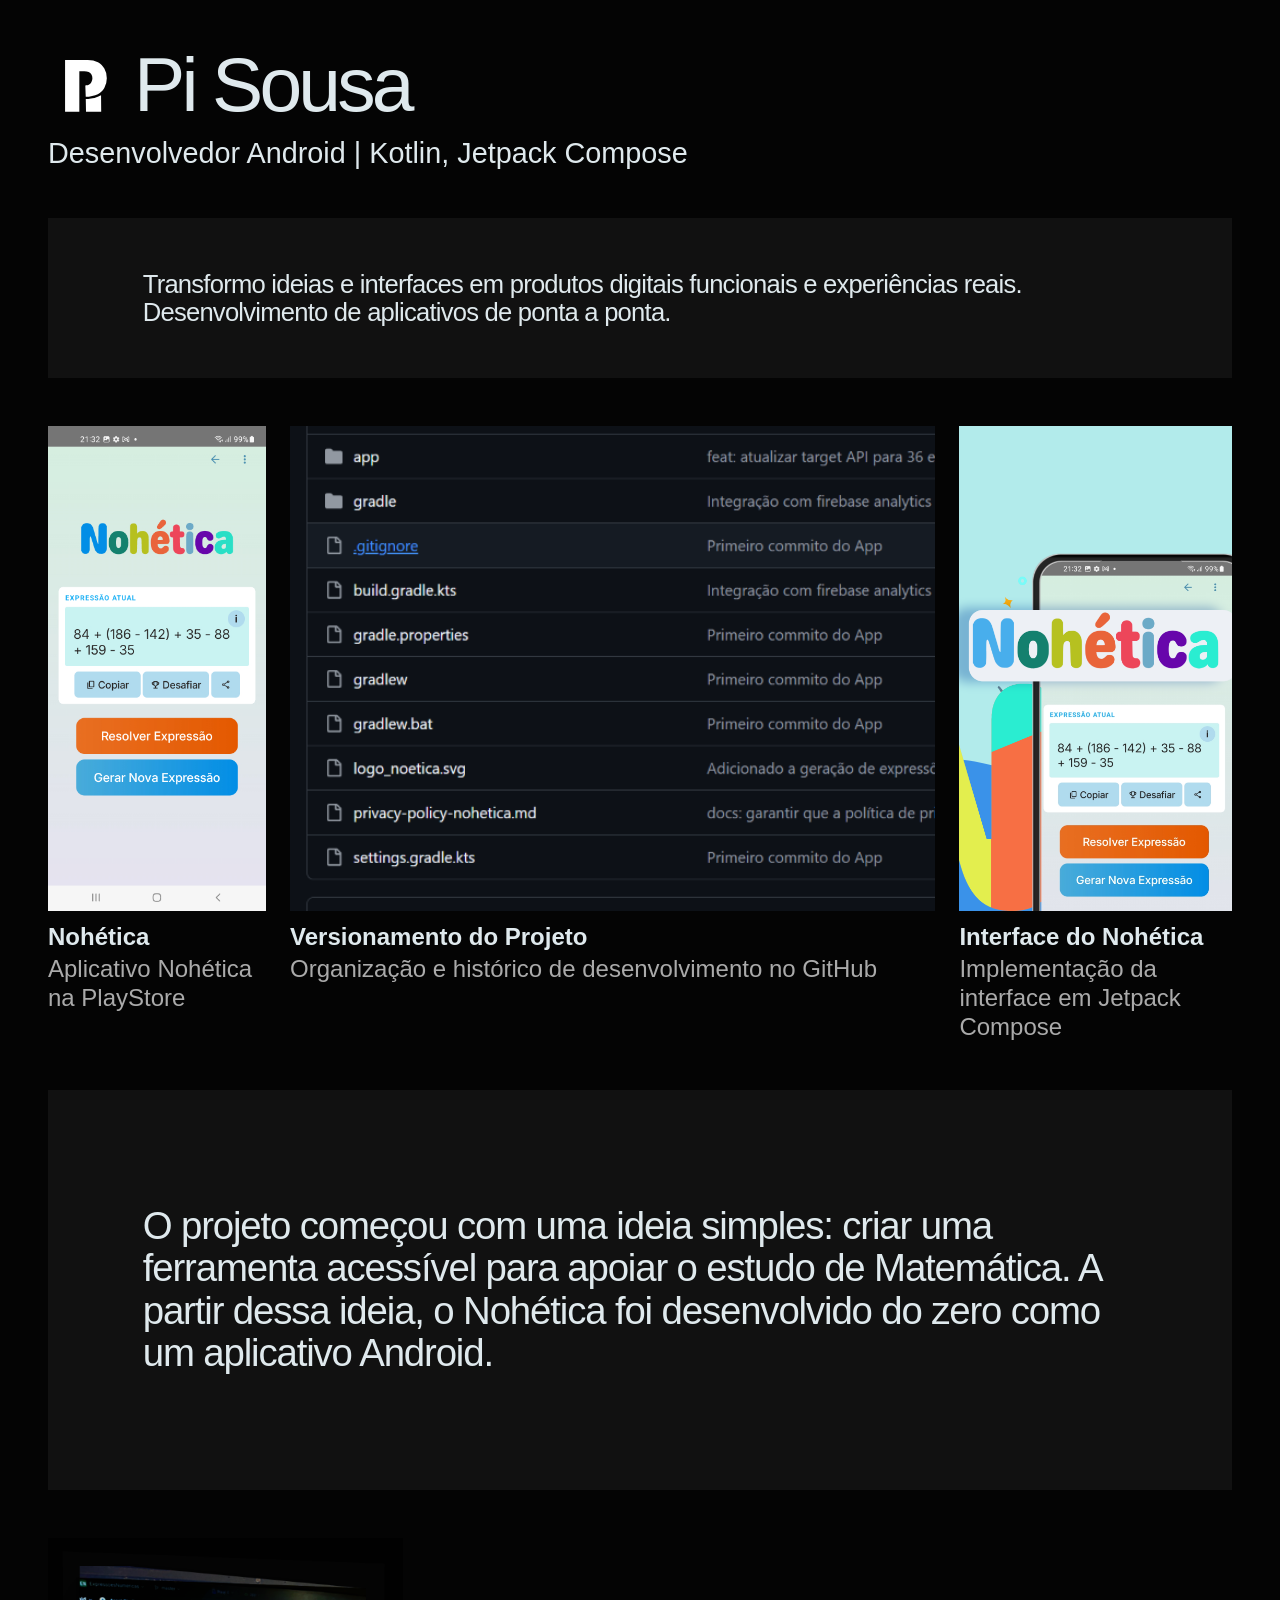
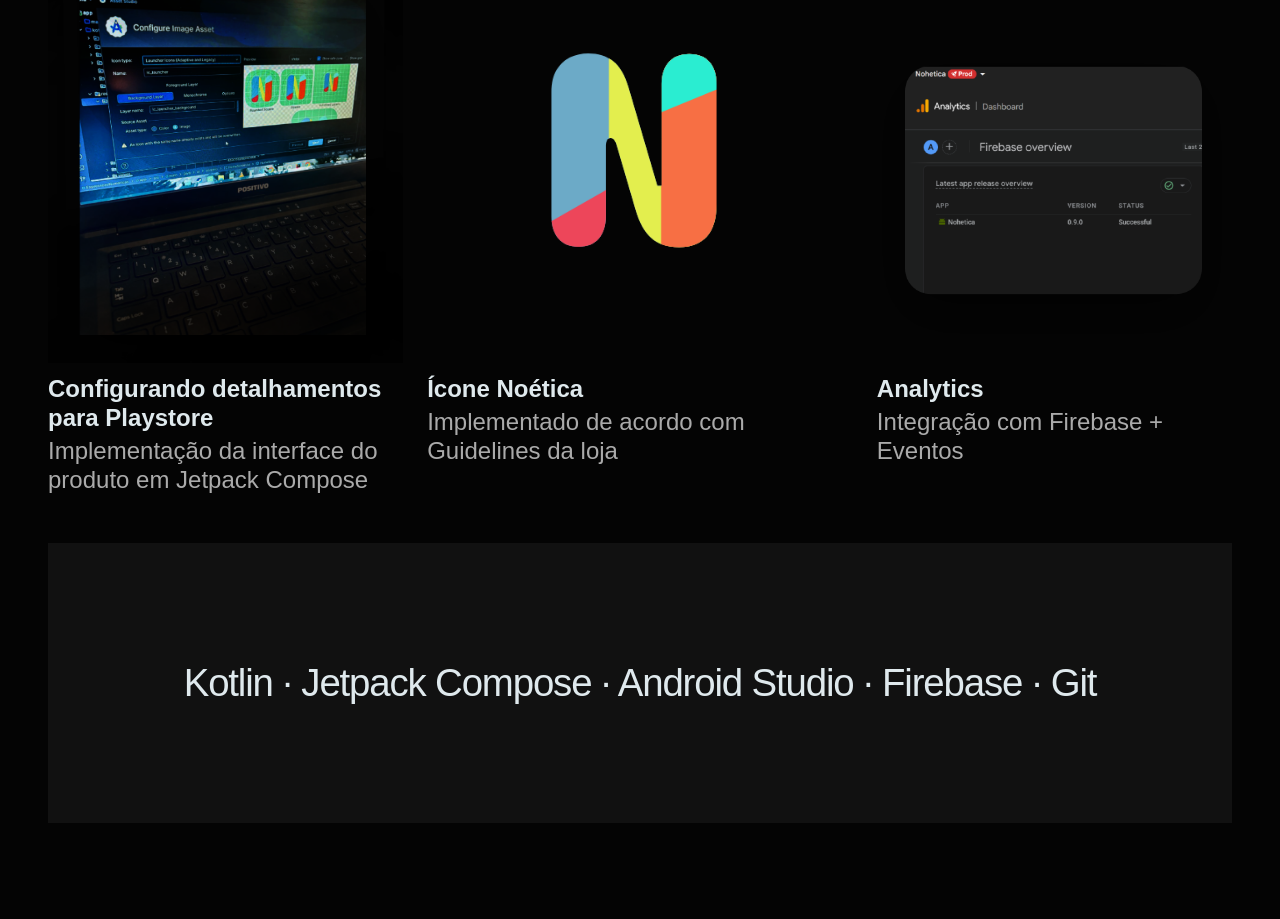
==== index.html @ 48adfaf9 "Update index.html menor texto na intro" ====
<!DOCTYPE html>
<html lang="pt-BR">

<head>
  <meta charset="UTF-8">
  <meta name="viewport" content="width=device-width, initial-scale=1.0">

  <title>Pi Sousa — Portfólio de Desenvolvimento</title>

  <link rel="stylesheet" href="css/style.css">
</head>

<body>

  <main class="portfolio">

    <!-- CABEÇALHO -->
<header class="portfolio-header">
  <div class="portfolio-brand">
    <img src="assets/pi%20logo%20(1).svg" alt="Logo Pi">
    <h1>Pi Sousa</h1>
  </div>

  <p class="portfolio-subtitle">
    Desenvolvedor Android | Kotlin, Jetpack Compose
  </p>
</header>


    <!-- INTRODUÇÃO -->
    <section class="portfolio-row">

 <div class="text-card text-card-intro">
        <p>
          Transformo ideias e interfaces em produtos digitais
          funcionais e experiências reais. Desenvolvimento de aplicativos de ponta a ponta.
        </p>
      </div>

    </section>


    <!-- Nohética -->
    <section class="portfolio-row">

          <!-- 1 -->

      <div class="project project-medium">

        <img
          src="assets/1.jpg"
          alt="Aplicativo Nohética para Android">

        <div class="project-caption">
          Nohética
        </div>

        <div class="project-subcaption">
         Aplicativo Nohética na PlayStore
        </div>

      </div>

           <!-- 2 -->

    <div class="project project-medium">

        <img
          src="assets/gitprint1.png"
          alt="Aplicativo Nohética para Android">

        <div class="project-caption">
          Versionamento do Projeto
        </div>

        <div class="project-subcaption">
         Organização e histórico de desenvolvimento no GitHub
        </div>

      </div>


        <!-- 3 -->

      <div class="project project-medium">

        <img
          src="assets/printlojaFINAL4.png"
          alt="Imagem de Divulgação em Loja">

        <div class="project-caption">
         Interface do Nohética
        </div>

        <div class="project-subcaption">
         Implementação da interface em Jetpack Compose
        </div>

      </div>

       

    </section>


    <!-- CONTEXTO -->
    <section class="portfolio-row">

      <div class="text-card text-card-large">

        <p>
          O projeto começou com uma ideia simples: criar uma ferramenta
          acessível para apoiar o estudo de Matemática. A partir dessa
          ideia, o Nohética foi desenvolvido do zero como um aplicativo Android.
        </p>

      </div>

    </section>


    <!-- TELAS -->
    <section class="portfolio-row">

    <!-- 1 -->
      
      <div class="project project-medium">

        <img
          src="assets/p2.png"
          alt="Interface do aplicativo Nohética">

        <div class="project-caption">
          Configurando detalhamentos para Playstore
        </div>

        <div class="project-subcaption">
          Implementação da interface do produto em Jetpack Compose
        </div>

      </div>

    <!-- 2 -->
      <div class="project project-medium">

        <img
          src="assets/n icon ad.png"
          alt="Ícone do Aplicativo">

        <div class="project-caption">
         Ícone Noética
        </div>

        <div class="project-subcaption">
         Implementado de acordo com Guidelines da loja
        </div>

      </div>
      
    <!-- 3 -->
      <div class="project project-medium">

        <img
          src="assets/firebaseprint.png"
          alt="Ícone do Aplicativo">

        <div class="project-caption">
          Analytics 
        </div>

        <div class="project-subcaption">
          Integração com Firebase + Eventos
        </div>

      </div>

    </section>
    <!-- TECNOLOGIAS -->
    <section class="portfolio-row">

      <div class="text-card">

        <p>
          Kotlin · Jetpack Compose · Android Studio · Firebase · Git
        </p>

      </div>

    </section>

  </main>

<script>
  function ajustarLinhas() {

    document.querySelectorAll('.portfolio-row').forEach(row => {

      const projects = Array.from(row.querySelectorAll('.project'));

      if (projects.length < 2) return;

      const images = projects
        .map(project => project.querySelector('img'))
        .filter(img => img && img.complete && img.naturalWidth);

      if (images.length < 2) return;

      // No celular: uma imagem por linha
      if (window.innerWidth <= 900) {

        projects.forEach(project => {
          project.style.flex = 'none';
          project.style.width = '100%';
        });

        images.forEach(img => {
          img.style.width = '100%';
          img.style.height = 'auto';
        });

        return;
      }

      const gap = 24;

      // Espaço disponível na linha
      const totalGap = gap * (images.length - 1);
      const availableWidth = row.clientWidth - totalGap;

      // Soma das proporções das imagens
      const totalRatio = images.reduce((sum, img) => {
        return sum + (img.naturalWidth / img.naturalHeight);
      }, 0);

      // Altura que faz TODAS as imagens caberem
      // exatamente na largura disponível
      const height = availableWidth / totalRatio;

      images.forEach((img, index) => {

        const ratio = img.naturalWidth / img.naturalHeight;
        const width = height * ratio;

        // A caixa do projeto terá exatamente
        // a mesma largura da imagem
        projects[index].style.flex = '0 0 auto';
        projects[index].style.width = `${width}px`;

        img.style.width = `${width}px`;
        img.style.height = `${height}px`;
        img.style.objectFit = 'contain';
      });

      // Garante que o espaço seja EXATAMENTE 24px
      row.style.gap = `${gap}px`;
      row.style.justifyContent = 'flex-start';
    });
  }

  window.addEventListener('load', ajustarLinhas);
  window.addEventListener('resize', ajustarLinhas);
</script>
  
</body>

</html>
---- css/style.css ----
:root {
  --bg: #040404;
  --text: #dfe9ed;
  --subtext: #aaaaaa;
  --gap: 24px;
}

* {
  box-sizing: border-box;
}

html {
  scroll-behavior: smooth;
}

body {
  margin: 0;
  background: var(--bg);
  color: var(--text);
  font-family: Arial, Helvetica, sans-serif;
}

.portfolio {
  width: 100%;
  max-width: 1600px;
  margin: 0 auto;
  padding: 48px;
}

.portfolio-brand {
  display: flex;
  align-items: center;
  gap: 16px;
}

.portfolio-brand img {
  width: 70px;
  height: 70px;
  object-fit: contain;
  filter: invert(1);
}

/* ---------- CABEÇALHO ---------- */

.portfolio-header {
  margin-bottom: 48px;
}

.portfolio-header h1 {
  margin: 0;
  font-size: clamp(2.5rem, 6vw, 6rem);
  font-weight: 500;
  letter-spacing: -0.05em;
  line-height: 0.95;
}

.portfolio-subtitle {
  margin-top: 1rem;
  font-size: 1.8rem;
}


/* ---------- LINHAS ---------- */

.portfolio-row {
  display: flex;
  gap: 24px;
  width: 100%;
  margin-bottom: 48px;
  align-items: flex-start;
  justify-content: flex-start;
}


/* ---------- PROJETOS ---------- */

.project {
  position: relative;
  overflow: hidden;
  background: transparent;
}

.project img {
  display: block;
  width: 100%;
  height: auto;
  object-fit: contain;
}

/* ---------- TAMANHOS ---------- */

.project-wide {
  flex: 2;
}

.project-medium {
  flex: 1;
}

.project-small {
  flex: 0.7;
}

.project-tall {
  flex: 1;
}


/* ---------- LEGENDAS ---------- */

.project-caption {
  padding: 12px 0 4px;
  font-size: 1.5rem;
  line-height: 1.2;
  color: var(--text);
  font-weight: bold;
}

.project-subcaption {
  padding: 0;
  font-size: 1.5rem;
  line-height: 1.2;
  color: var(--subtext);
}


/* ---------- BLOCOS DE TEXTO ---------- */

.text-card {
  width: 100%;
  min-height: 280px;

  display: flex;
  align-items: center;
  justify-content: center;

  padding: 60px 8%;

  background: #111111;
}

.text-card p {
  max-width: 1100px;
  margin: 0;

  font-size: clamp(1.5rem, 3vw, 3rem);
  line-height: 1.1;
  letter-spacing: -0.03em;
}

.text-card-large {
  min-height: 400px;
}

.text-card-intro {
  min-height: 160px;
  padding: 40px 8%;
}

.text-card-intro p {
  font-size: clamp(1.2rem, 2vw, 2rem);
}


/* ---------- RESPONSIVO ---------- */

@media (max-width: 900px) {

  .portfolio {
    padding: 24px;
  }

  .portfolio-row {
    flex-direction: column;
  }

  .project,
  .project-wide,
  .project-medium,
  .project-small,
  .project-tall {
    width: 100%;
    flex: none;
  }

  .portfolio-subtitle {
    font-size: 1.3rem;
  }

  .project-caption {
    font-size: 1.2rem;
  }

  .project-subcaption {
    font-size: 1.1rem;
  }

}
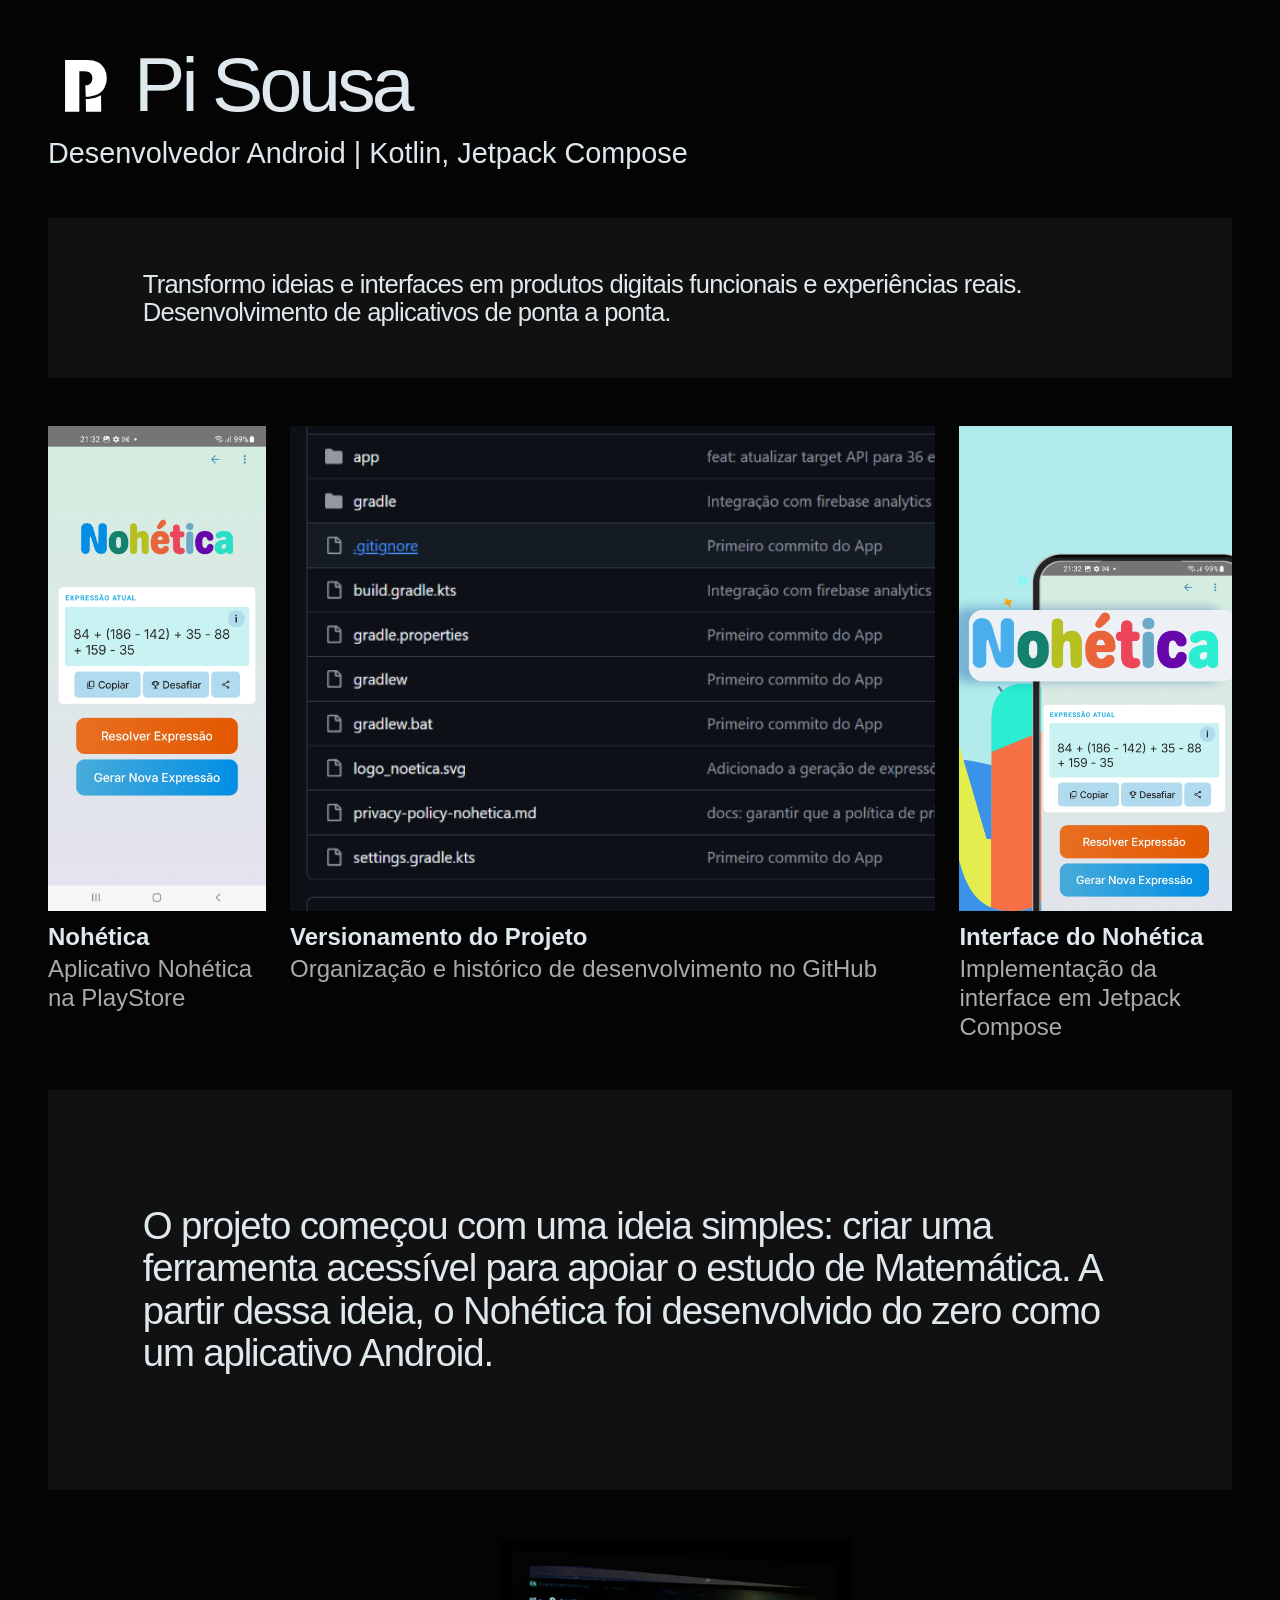
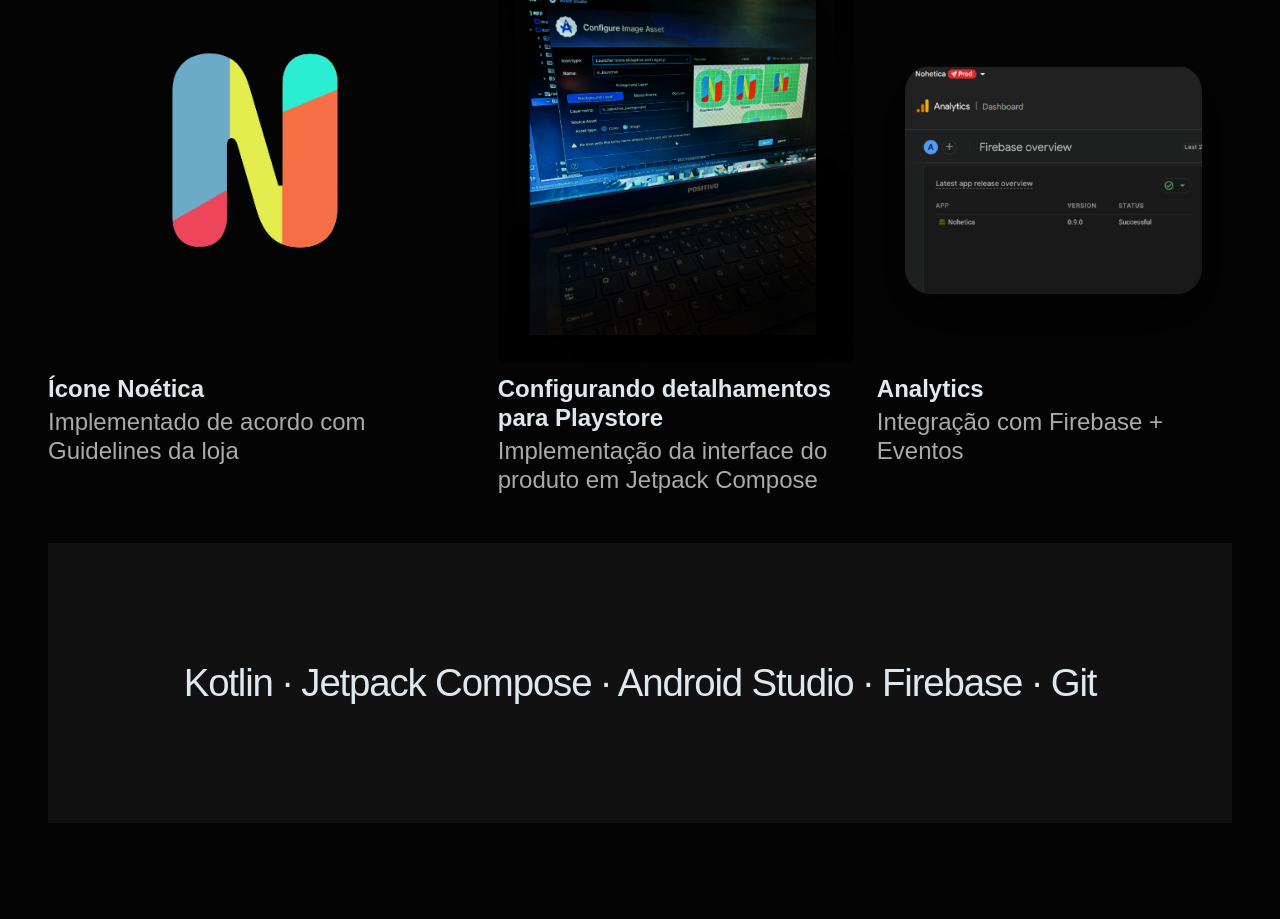
==== commit 89616b14: "Update index.html troca de posicao de img" ====
--- a/index.html
+++ b/index.html
@@ -123,8 +123,25 @@
     <section class="portfolio-row">
 
     <!-- 1 -->
-      
-      <div class="project project-medium">
+       <div class="project project-medium">
+
+        <img
+          src="assets/n icon ad.png"
+          alt="Ícone do Aplicativo">
+
+        <div class="project-caption">
+         Ícone Noética
+        </div>
+
+        <div class="project-subcaption">
+         Implementado de acordo com Guidelines da loja
+        </div>
+
+      </div>
+    
+    <!-- 2 -->
+     
+        <div class="project project-medium">
 
         <img
           src="assets/p2.png"
@@ -140,23 +157,6 @@
 
       </div>
 
-    <!-- 2 -->
-      <div class="project project-medium">
-
-        <img
-          src="assets/n icon ad.png"
-          alt="Ícone do Aplicativo">
-
-        <div class="project-caption">
-         Ícone Noética
-        </div>
-
-        <div class="project-subcaption">
-         Implementado de acordo com Guidelines da loja
-        </div>
-
-      </div>
-      
     <!-- 3 -->
       <div class="project project-medium">
 
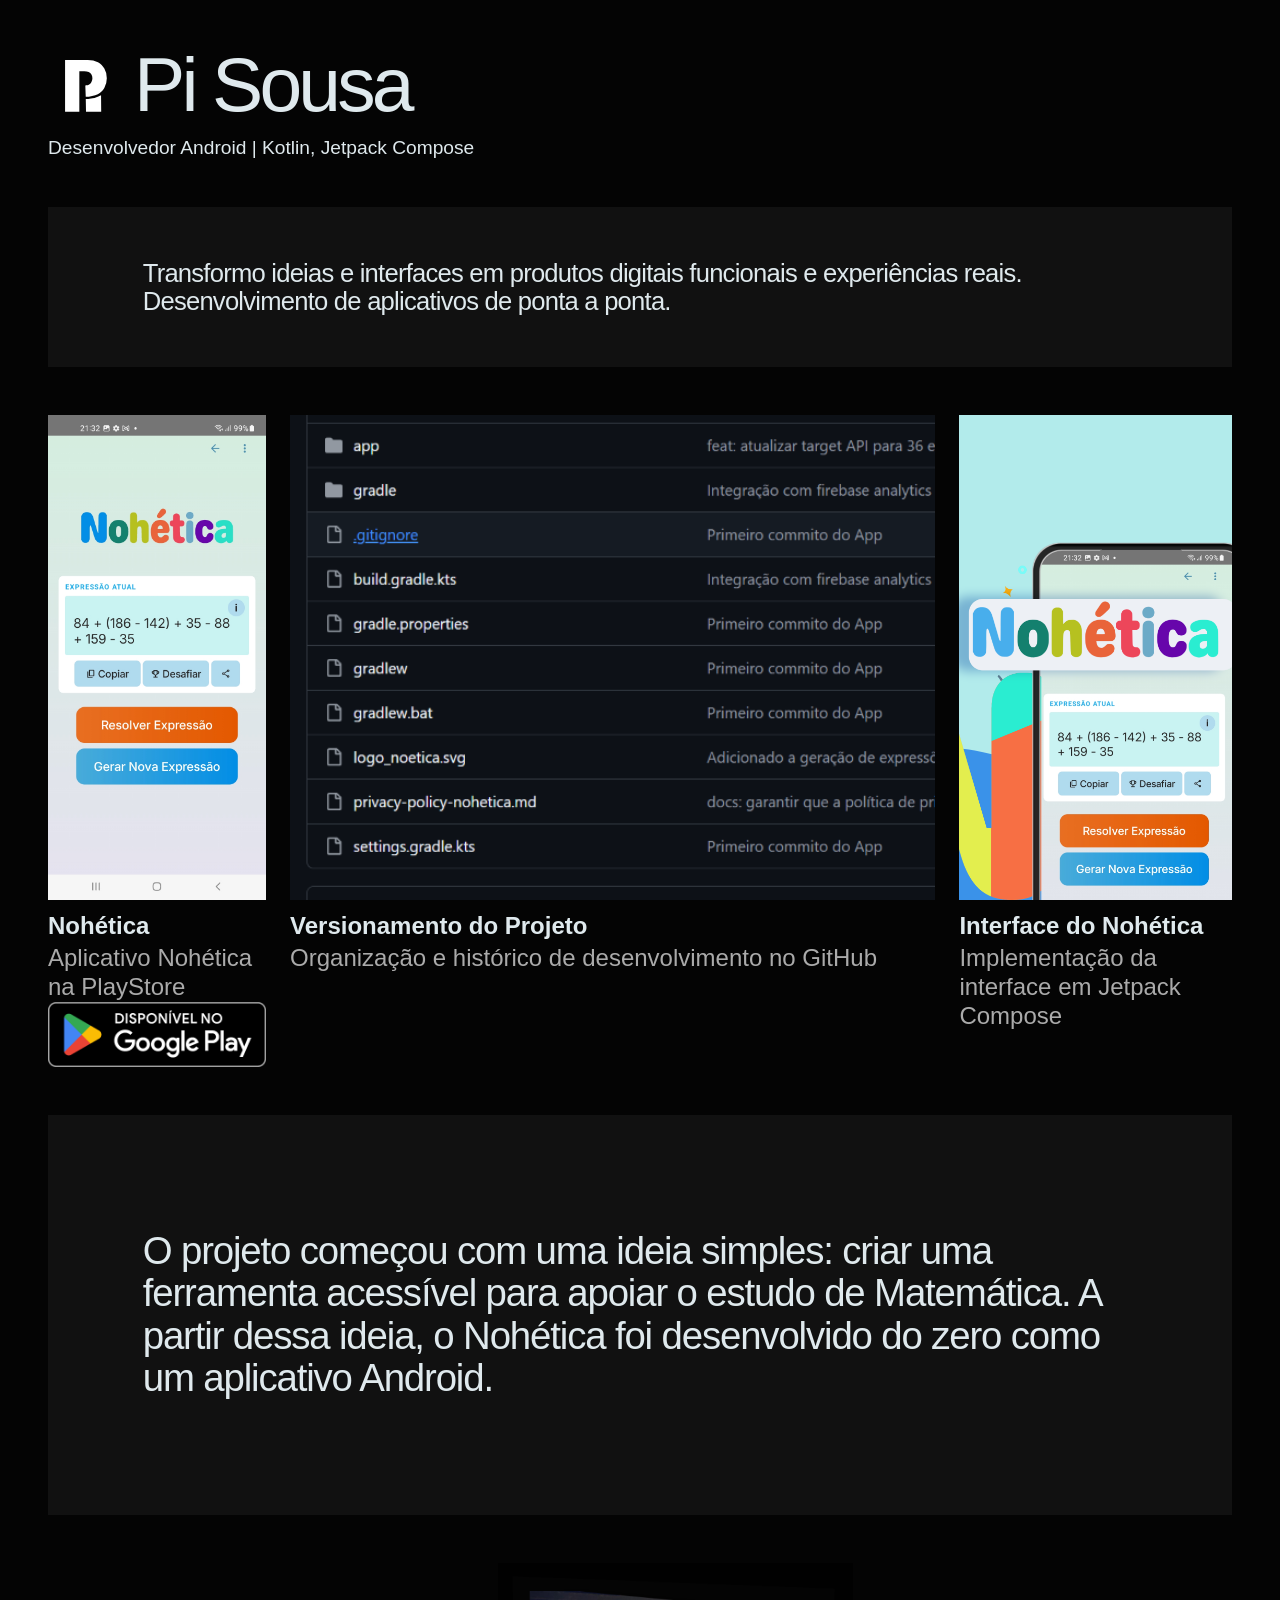
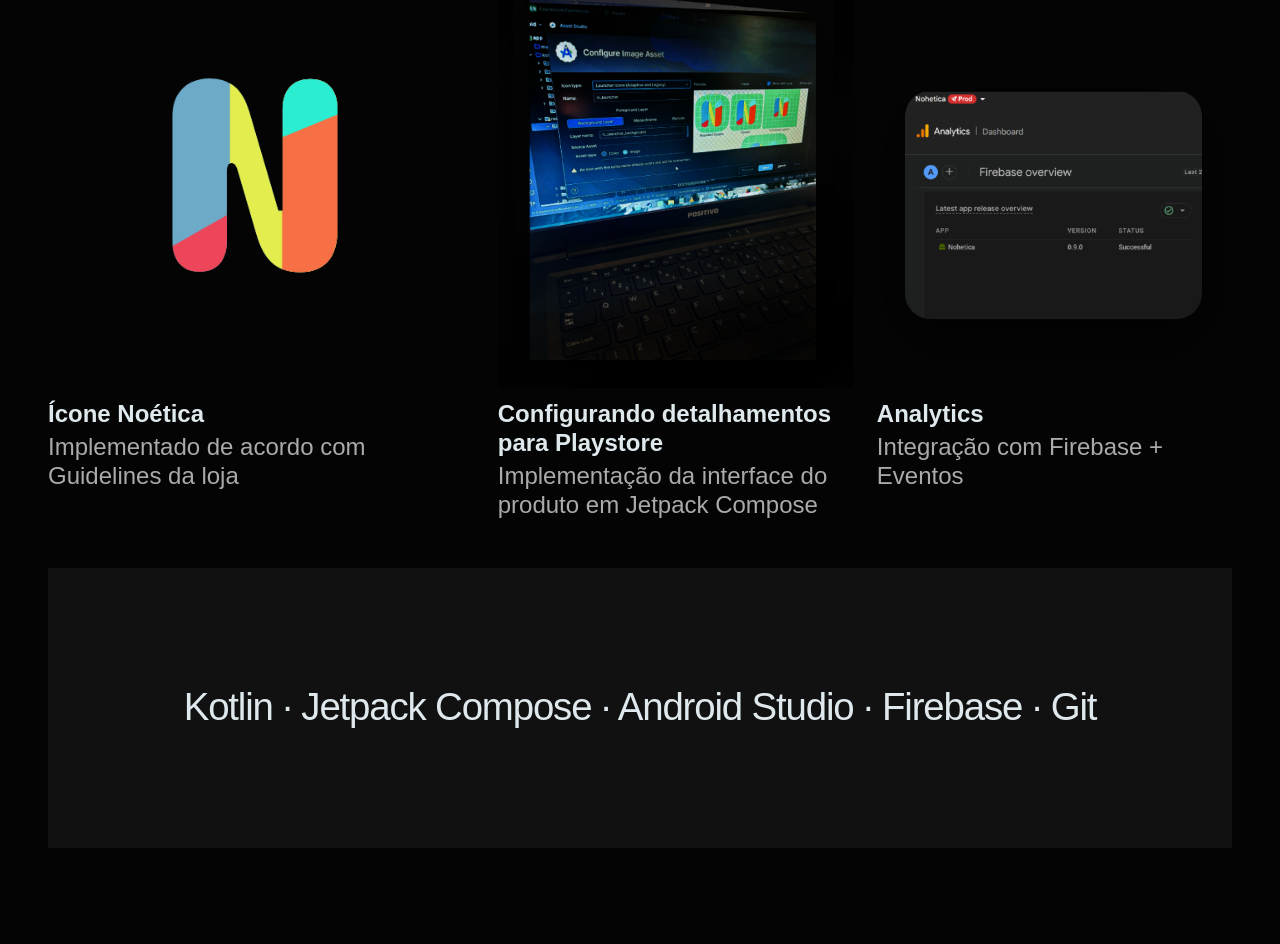
==== commit d660ba44: "Update index.html badge gplay" ====
--- a/index.html
+++ b/index.html
@@ -59,6 +59,13 @@
          Aplicativo Nohética na PlayStore
         </div>
 
+        <a href="COLE_AQUI_O_LINK_DA_PLAY_STORE" target="_blank" rel="noopener noreferrer">
+  <img
+    src="assets/GetItOnGooglePlay_Badge_Web_color_Portuguese-Brazil.png"
+    alt="Disponível no Google Play"
+    class="play-badge">
+</a>
+
       </div>
 
            <!-- 2 -->
--- a/css/style.css
+++ b/css/style.css
@@ -56,7 +56,7 @@
 
 .portfolio-subtitle {
   margin-top: 1rem;
-  font-size: 1.8rem;
+  font-size: 1.2rem;
 }
 
 
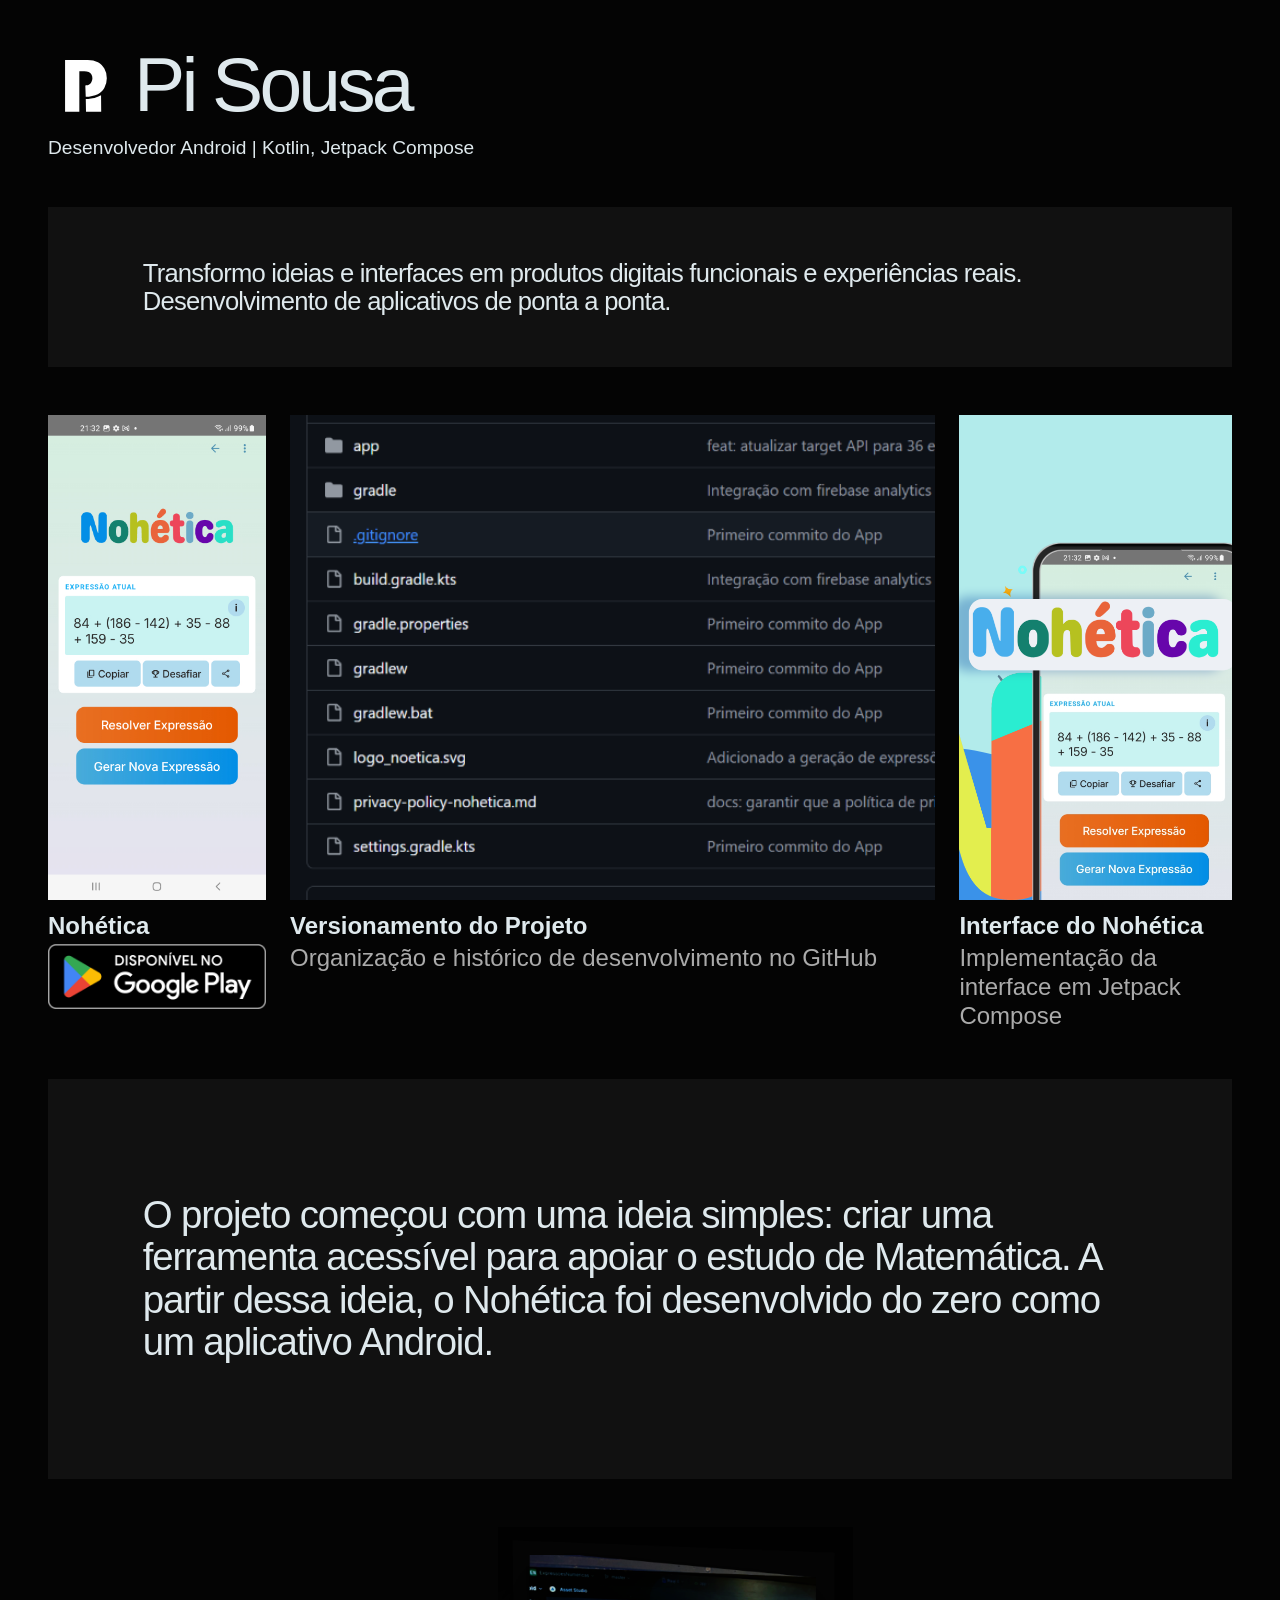
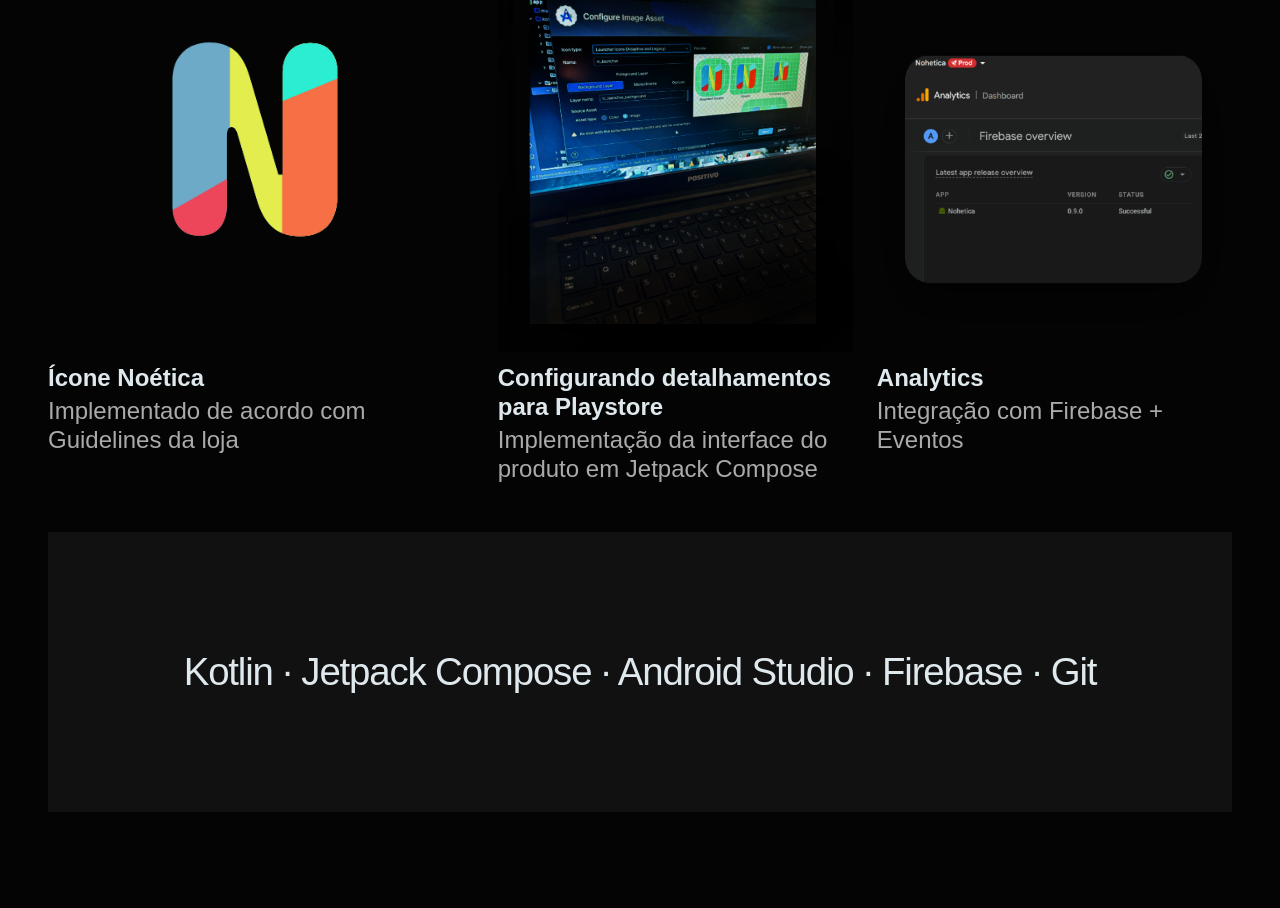
==== commit 0e3391f3: "Update index.html" ====
--- a/index.html
+++ b/index.html
@@ -56,7 +56,6 @@
         </div>
 
         <div class="project-subcaption">
-         Aplicativo Nohética na PlayStore
         </div>
 
         <a href="COLE_AQUI_O_LINK_DA_PLAY_STORE" target="_blank" rel="noopener noreferrer">
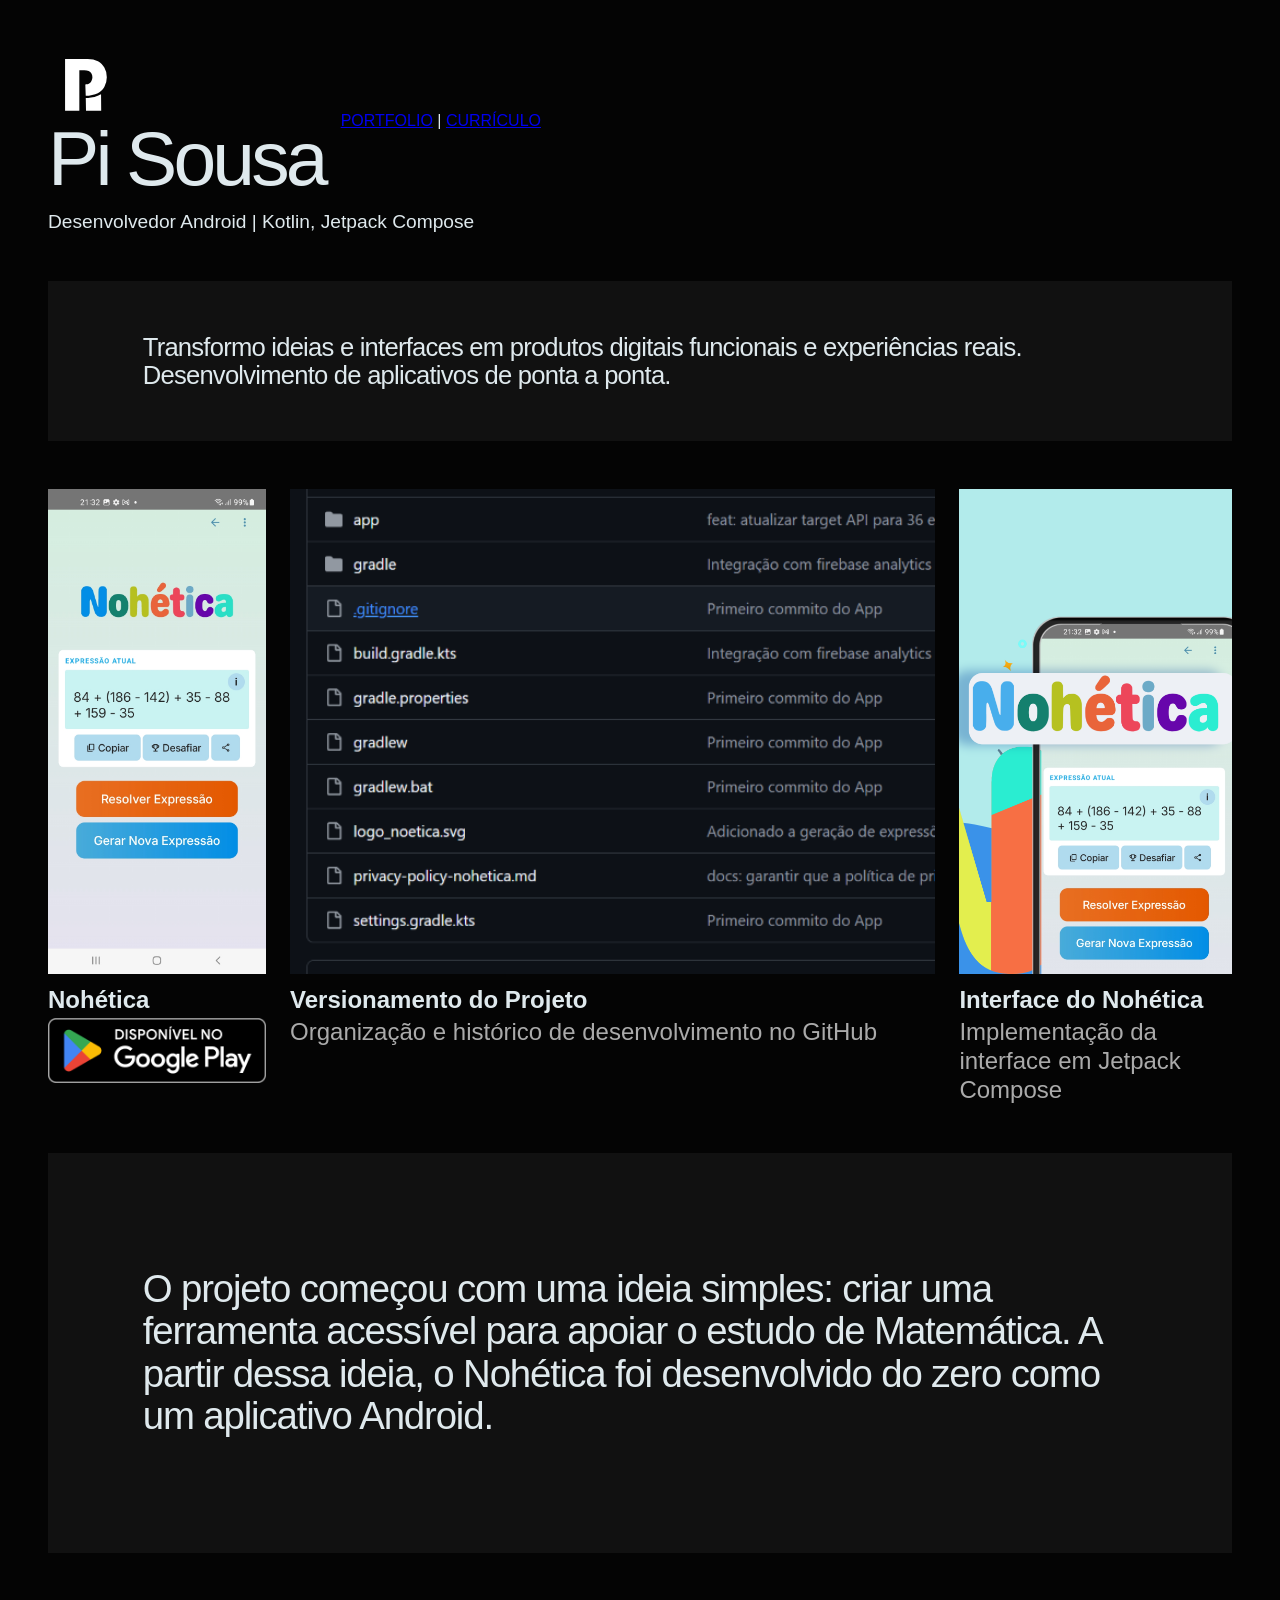
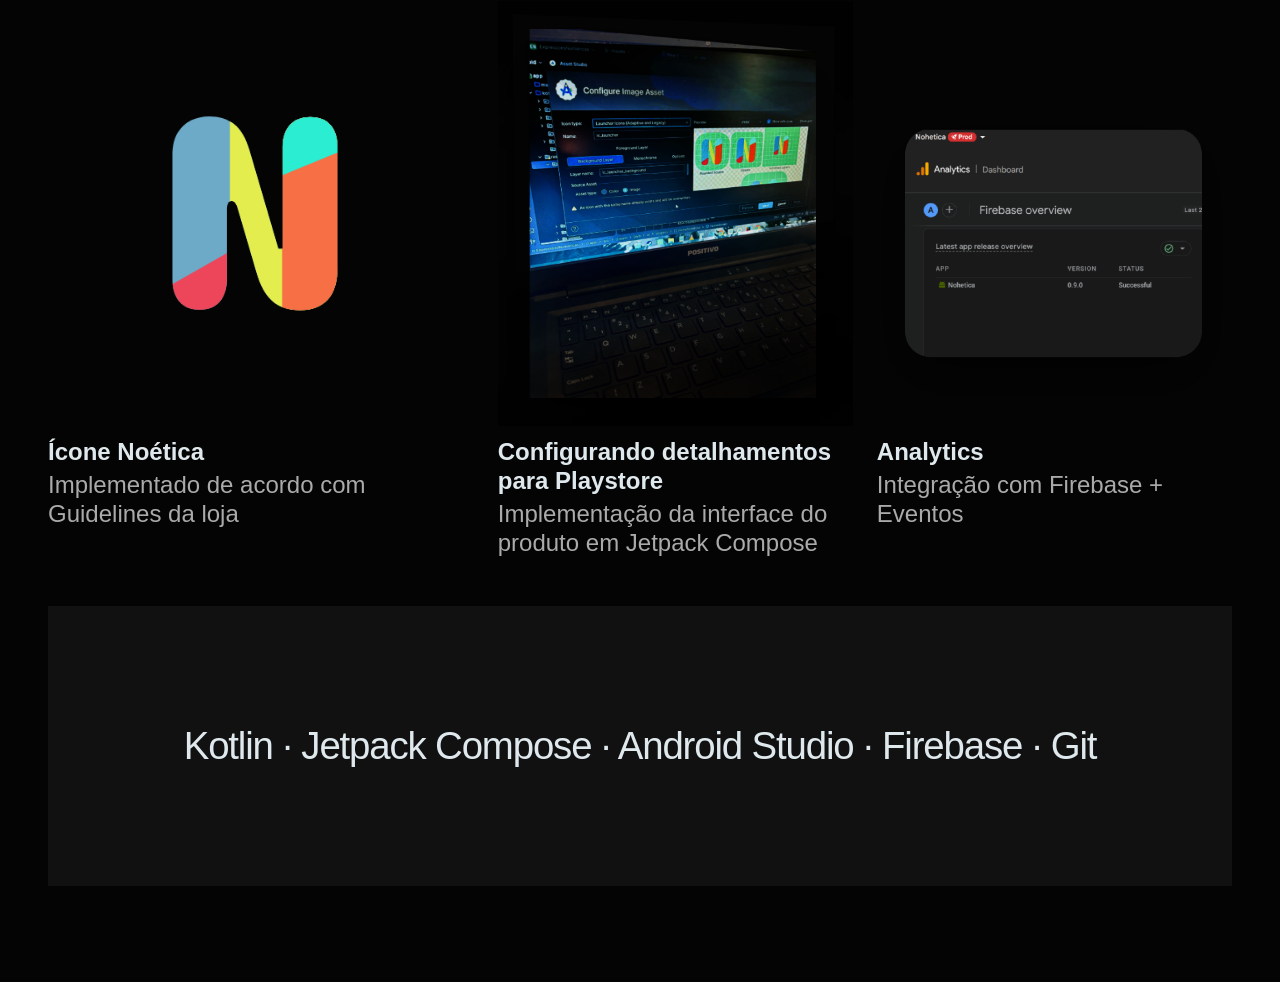
==== commit 3158fc24: "Update index.html criando menu" ====
--- a/index.html
+++ b/index.html
@@ -16,14 +16,26 @@
 
     <!-- CABEÇALHO -->
 <header class="portfolio-header">
+
   <div class="portfolio-brand">
-    <img src="assets/pi%20logo%20(1).svg" alt="Logo Pi">
-    <h1>Pi Sousa</h1>
+
+    <div class="portfolio-name">
+      <img src="assets/pi%20logo%20(1).svg" alt="Logo Pi">
+      <h1>Pi Sousa</h1>
+    </div>
+
+    <nav class="portfolio-nav">
+      <a href="index.html">PORTFOLIO</a>
+      <span>|</span>
+      <a href="curriculo.html">CURRÍCULO</a>
+    </nav>
+
   </div>
 
   <p class="portfolio-subtitle">
     Desenvolvedor Android | Kotlin, Jetpack Compose
   </p>
+
 </header>
 
 
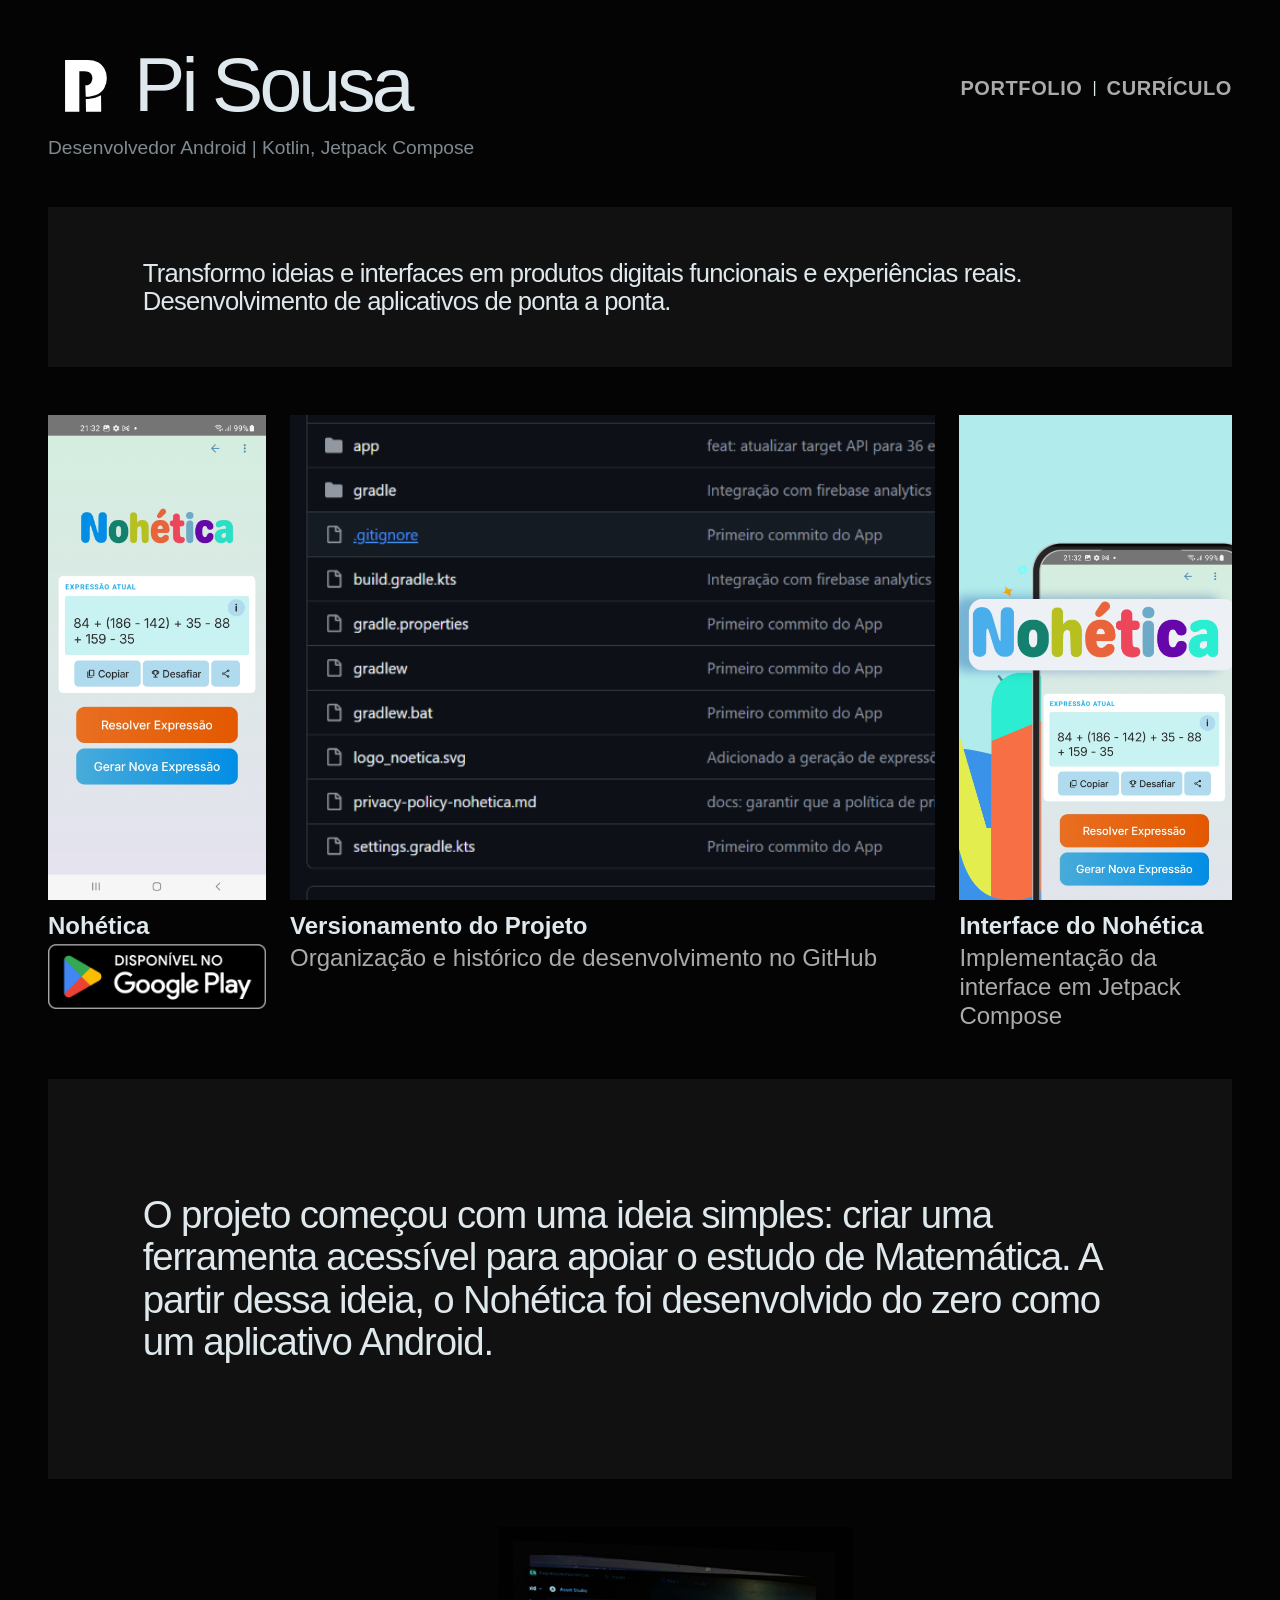
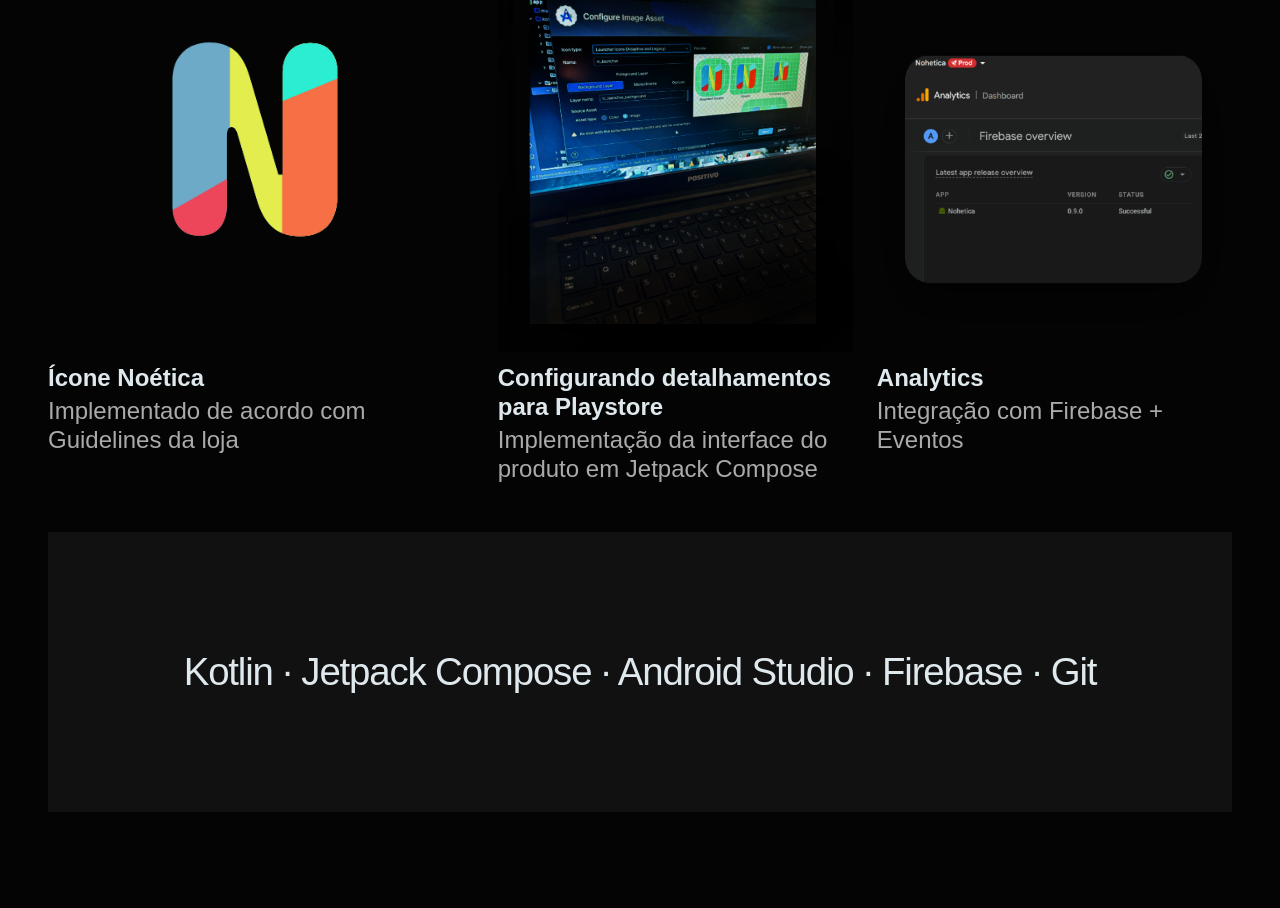
==== commit e025d918: "Update index.html deixando ativo no menu" ====
--- a/index.html
+++ b/index.html
@@ -24,11 +24,11 @@
       <h1>Pi Sousa</h1>
     </div>
 
-    <nav class="portfolio-nav">
-      <a href="index.html">PORTFOLIO</a>
-      <span>|</span>
-      <a href="curriculo.html">CURRÍCULO</a>
-    </nav>
+<nav class="portfolio-nav">
+  <a href="index.html" class="active">PORTFOLIO</a>
+  <span>|</span>
+  <a href="curriculo.html">CURRÍCULO</a>
+</nav>
 
   </div>
 
--- a/css/style.css
+++ b/css/style.css
@@ -2,9 +2,10 @@
   --bg: #040404;
   --text: #dfe9ed;
   --subtext: #aaaaaa;
+  --text-muted: #7f8b91;
+  --text-subtle: #59666d;
   --gap: 24px;
 }
-
 * {
   box-sizing: border-box;
 }
@@ -38,6 +39,28 @@
   height: 70px;
   object-fit: contain;
   filter: invert(1);
+}
+
+.portfolio-name {
+  display: flex;
+  align-items: center;
+  gap: 16px;
+}
+
+.portfolio-nav {
+  display: flex;
+  align-items: center;
+  gap: 10px;
+  margin-left: auto;
+  margin-top: 8px;
+}
+
+.portfolio-nav a {
+  color: var(--subtext);
+  text-decoration: none;
+  font-size: 1.25rem;
+  font-weight: 700;
+  letter-spacing: 0.03em;
 }
 
 /* ---------- CABEÇALHO ---------- */
@@ -57,6 +80,7 @@
 .portfolio-subtitle {
   margin-top: 1rem;
   font-size: 1.2rem;
+  color: var(--text-muted);
 }
 
 
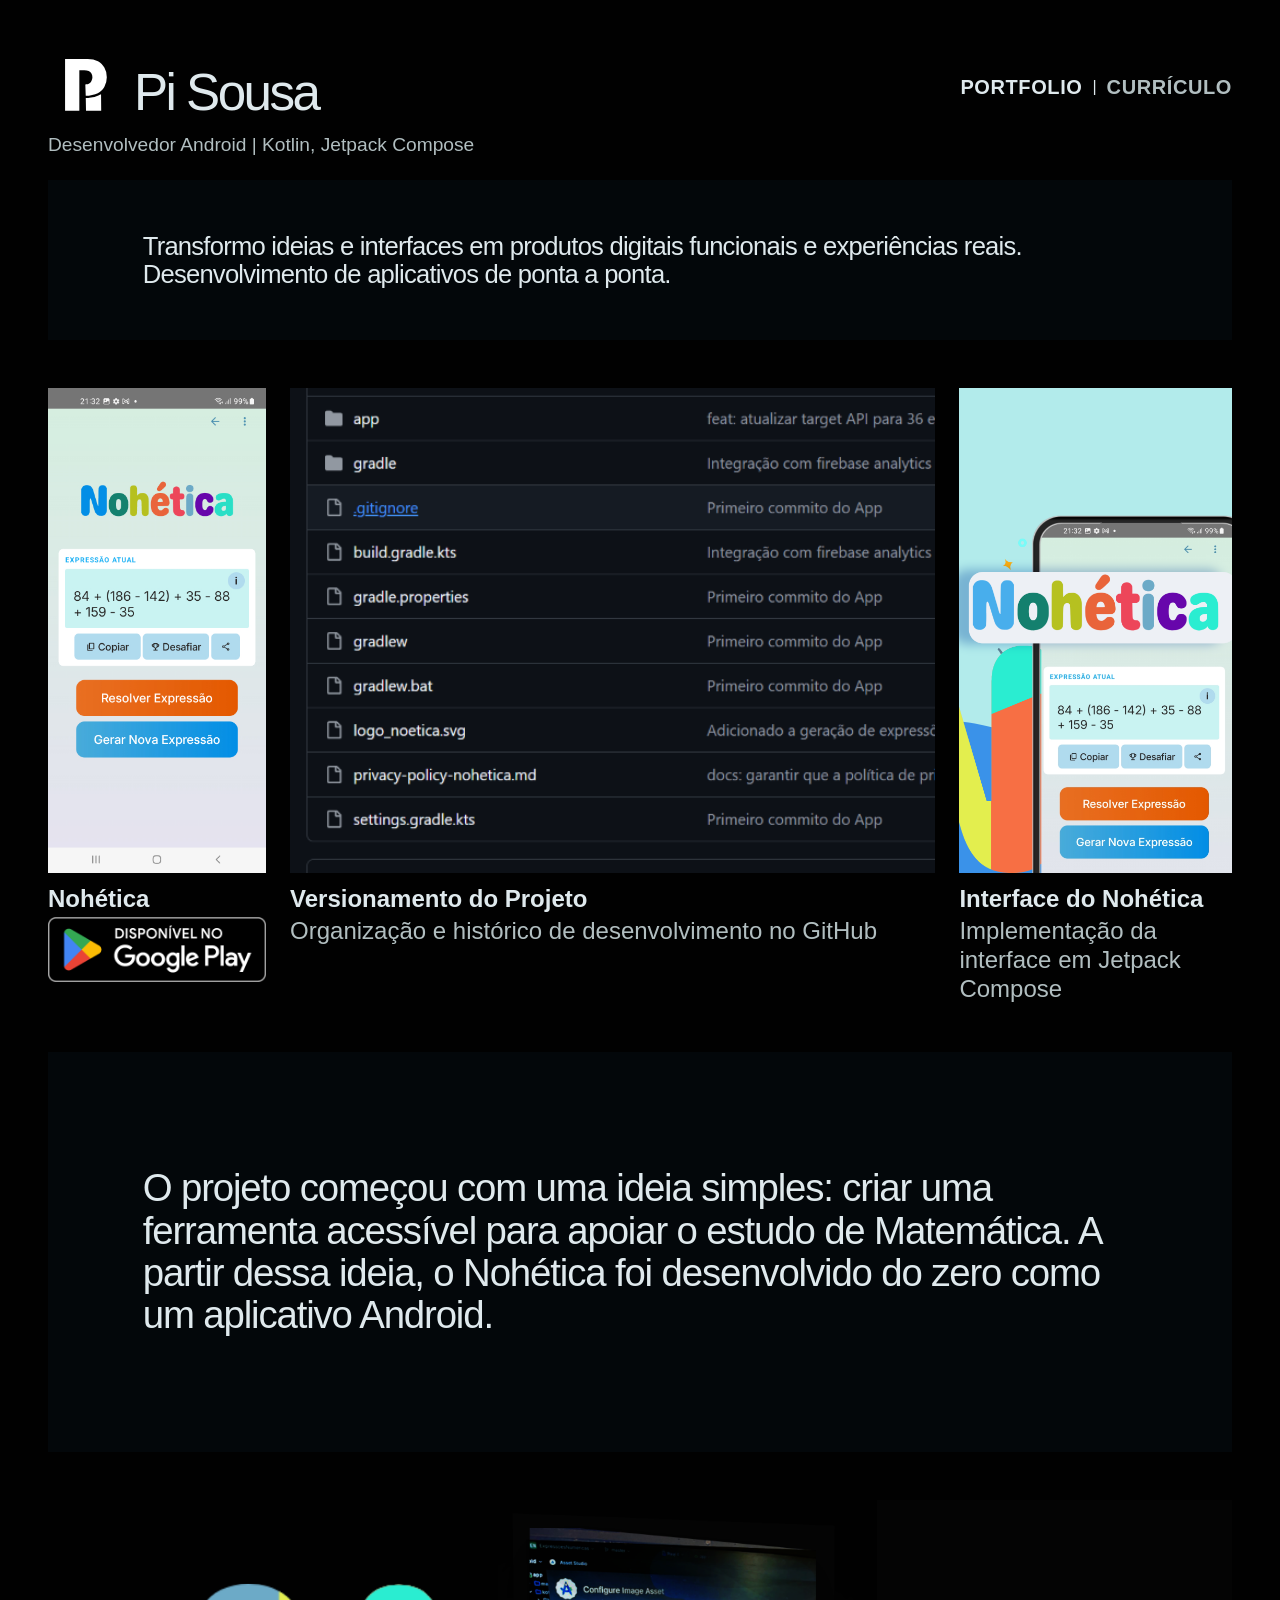
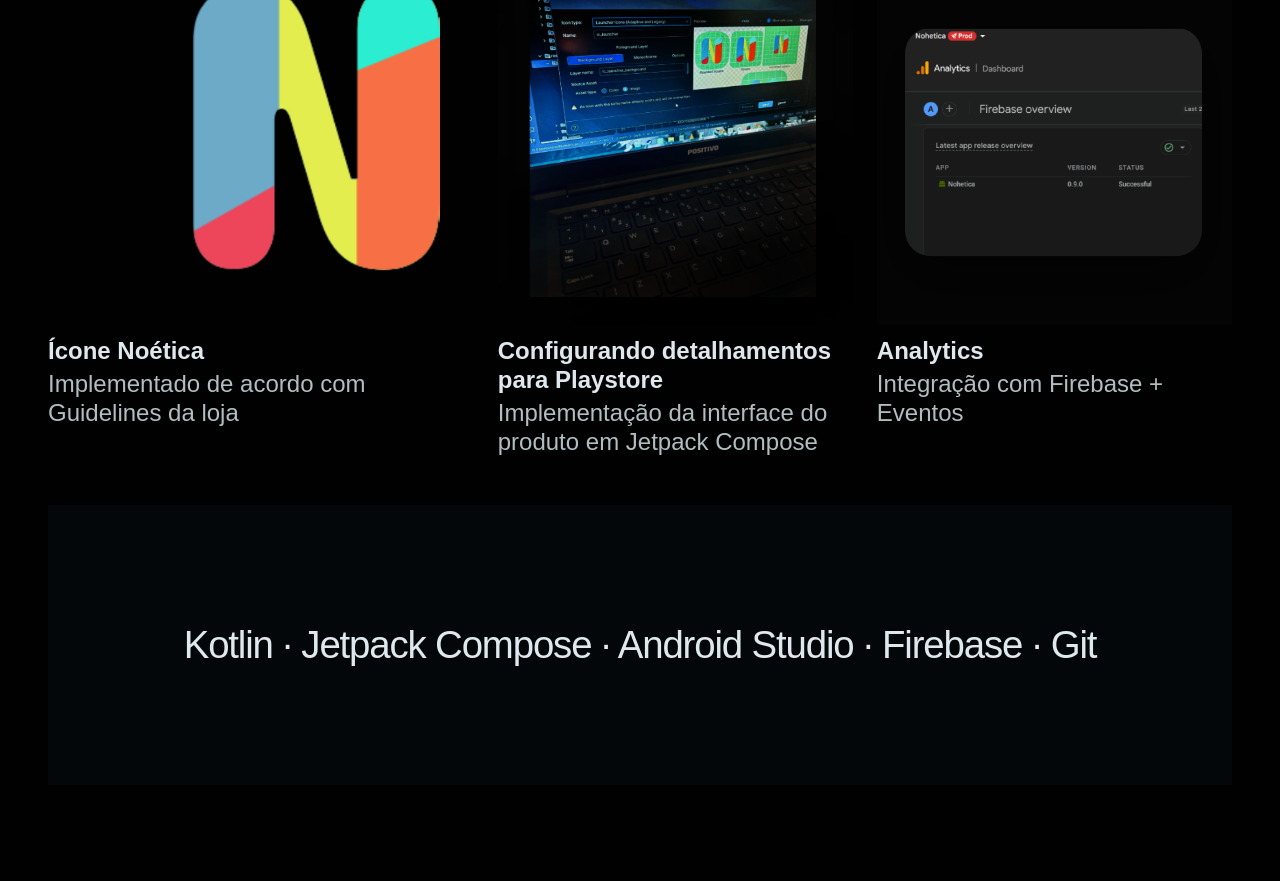
==== commit b8be3308: "Update index.html" ====
--- a/index.html
+++ b/index.html
@@ -144,7 +144,7 @@
        <div class="project project-medium">
 
         <img
-          src="assets/n icon ad.png"
+          src="assets/niconadport.png"
           alt="Ícone do Aplicativo">
 
         <div class="project-caption">
--- a/css/style.css
+++ b/css/style.css
@@ -1,7 +1,8 @@
 :root {
-  --bg: #040404;
+  --bg: #010101;
+  --bgcards: #03070a;
   --text: #dfe9ed;
-  --subtext: #aaaaaa;
+  --subtext: #b1bec0;
   --text-muted: #7f8b91;
   --text-subtle: #59666d;
   --gap: 24px;
@@ -43,7 +44,7 @@
 
 .portfolio-name {
   display: flex;
-  align-items: center;
+    align-items: flex-end;
   gap: 16px;
 }
 
@@ -63,15 +64,19 @@
   letter-spacing: 0.03em;
 }
 
+.portfolio-nav a.active {
+  color: var(--text);
+}
+
 /* ---------- CABEÇALHO ---------- */
 
 .portfolio-header {
-  margin-bottom: 48px;
+  margin-bottom: 24px;
 }
 
 .portfolio-header h1 {
   margin: 0;
-  font-size: clamp(2.5rem, 6vw, 6rem);
+font-size: clamp(1.8rem, 4vw, 4rem);
   font-weight: 500;
   letter-spacing: -0.05em;
   line-height: 0.95;
@@ -80,7 +85,7 @@
 .portfolio-subtitle {
   margin-top: 1rem;
   font-size: 1.2rem;
-  color: var(--text-muted);
+color: var(--subtext);
 }
 
 
@@ -160,7 +165,7 @@
 
   padding: 60px 8%;
 
-  background: #111111;
+ background: var(--bgcards);
 }
 
 .text-card p {
@@ -185,6 +190,42 @@
   font-size: clamp(1.2rem, 2vw, 2rem);
 }
 
+/* ---------- CURRÍCULO ---------- */
+
+.curriculo {
+  width: 100%;
+}
+
+.curriculo-intro {
+  display: grid;
+grid-template-columns: 40% 60%;
+  gap: 48px;
+  align-items: start;
+}
+
+.curriculo-foto img {
+  width: 100%;
+  height: auto;
+  display: block;
+}
+
+.curriculo-bio {
+  padding-top: 0;
+    padding-right: 8%;
+}
+
+.curriculo-bio h2 {
+  margin: 0 0 32px;
+  font-size: clamp(2rem, 4vw, 4rem);
+  font-weight: 500;
+}
+
+.curriculo-bio p {
+  margin: 0 0 18px;
+  font-size: 1.05rem;
+  line-height: 1.4;
+  color: var(--subtext);
+}
 
 /* ---------- RESPONSIVO ---------- */
 
@@ -220,3 +261,54 @@
   }
 
 }
+
+
+
+.curriculo-section h2 {
+   font-size: 1.5rem;
+  margin-bottom: 20px;
+}
+
+.curriculo-item h3 {
+  font-size: 1.15rem;
+  margin: 0 0 6px;
+}
+
+.curriculo-item p {
+  font-size: 0.95rem;
+  margin: 0 0 8px;
+  color: var(--subtext);
+}
+
+
+.curriculo-section {
+  margin-top: 48px;
+}
+
+
+.skills {
+  margin: 0;
+  padding-left: 20px;
+  color: var(--subtext);
+}
+
+.skills li {
+  font-size: 0.95rem;
+  line-height: 1.5;
+  margin-bottom: 4px;
+}
+
+
+.curriculo-duas-colunas {
+  display: grid;
+  grid-template-columns: 1fr 1fr;
+  gap: 48px;
+}
+
+
+
+.curriculo-links a {
+  color: var(--text);
+  text-decoration: none;
+  font-size: 2rem;
+}
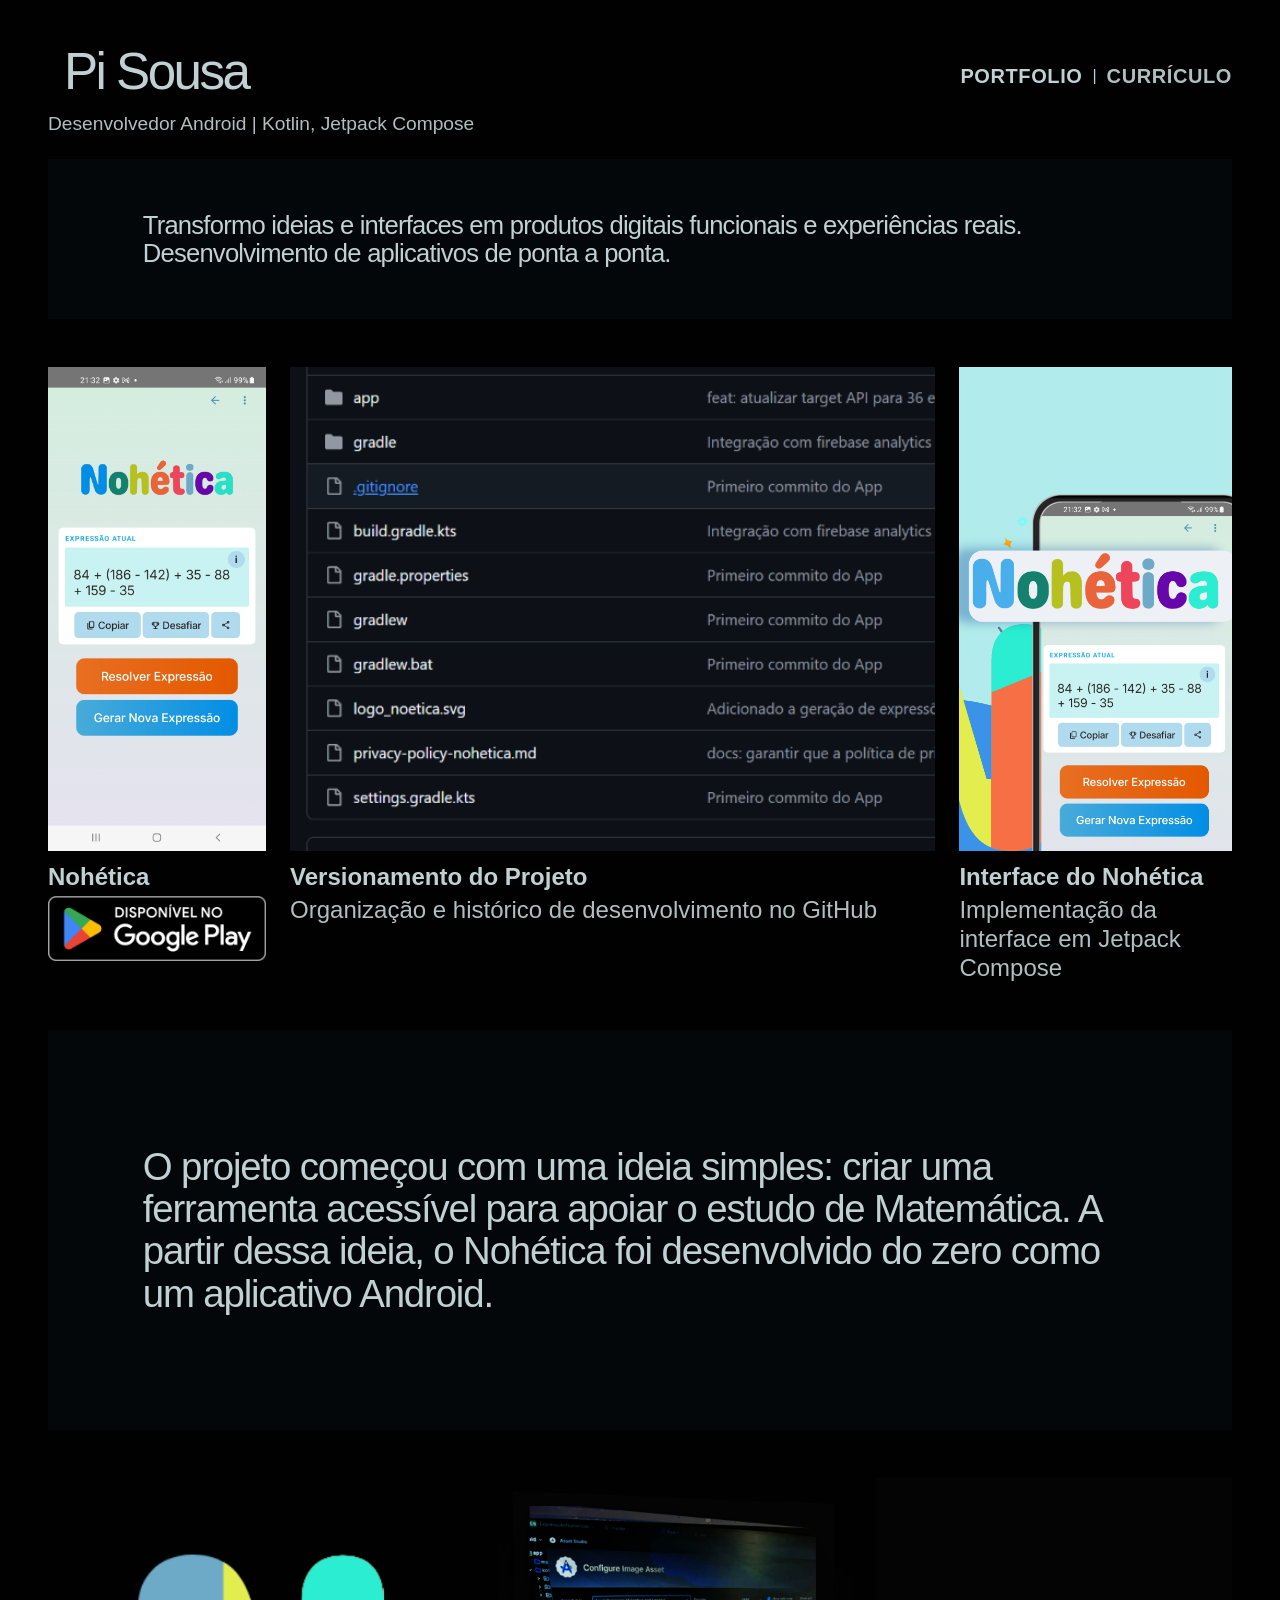
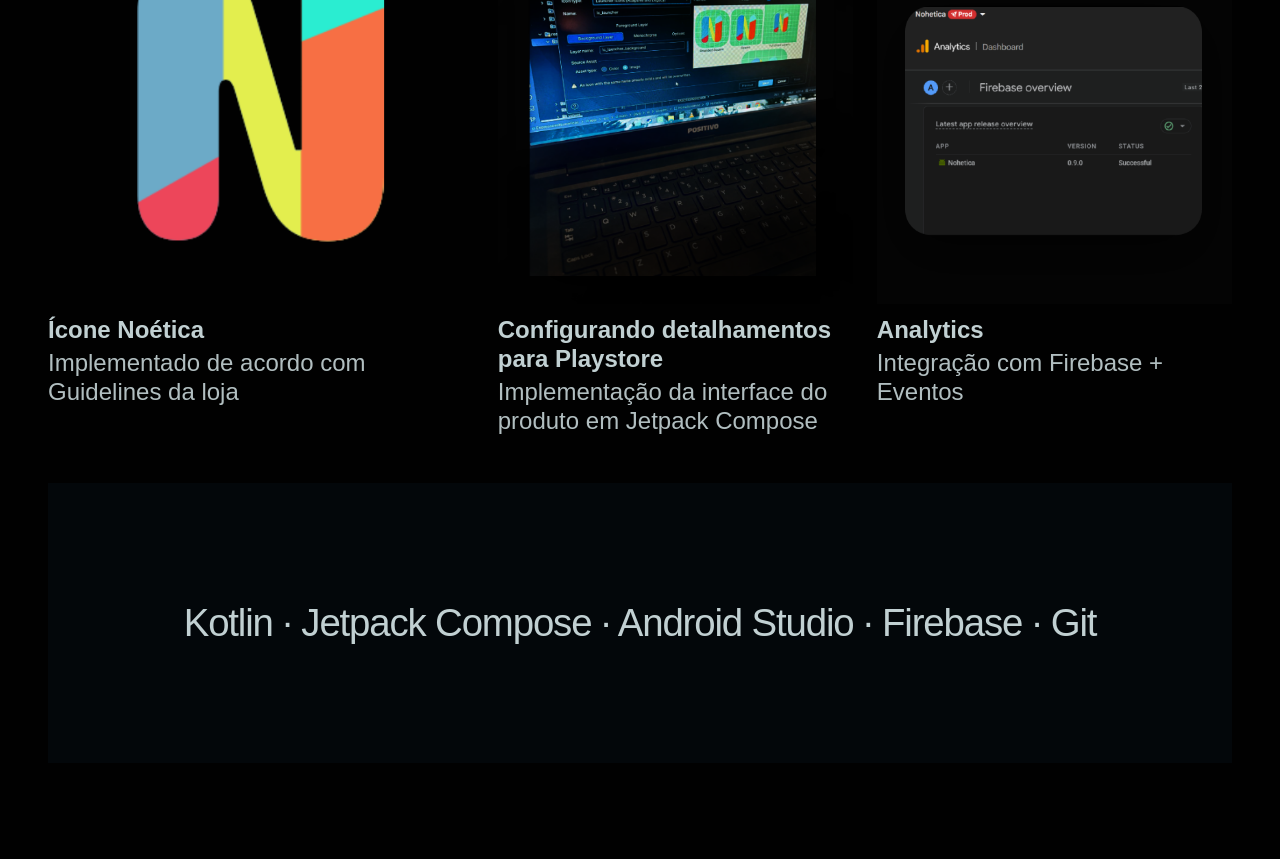
==== commit ab2ee473: "Update index.html troquei pelo svg current" ====
--- a/index.html
+++ b/index.html
@@ -20,7 +20,7 @@
   <div class="portfolio-brand">
 
     <div class="portfolio-name">
-      <img src="assets/pi%20logo%20(1).svg" alt="Logo Pi">
+   <div class="pi-logo"></div>
       <h1>Pi Sousa</h1>
     </div>
 
--- a/css/style.css
+++ b/css/style.css
@@ -1,7 +1,7 @@
 :root {
   --bg: #010101;
   --bgcards: #03070a;
-  --text: #dfe9ed;
+  --text: #c1d0d2;
   --subtext: #b1bec0;
   --text-muted: #7f8b91;
   --text-subtle: #59666d;
